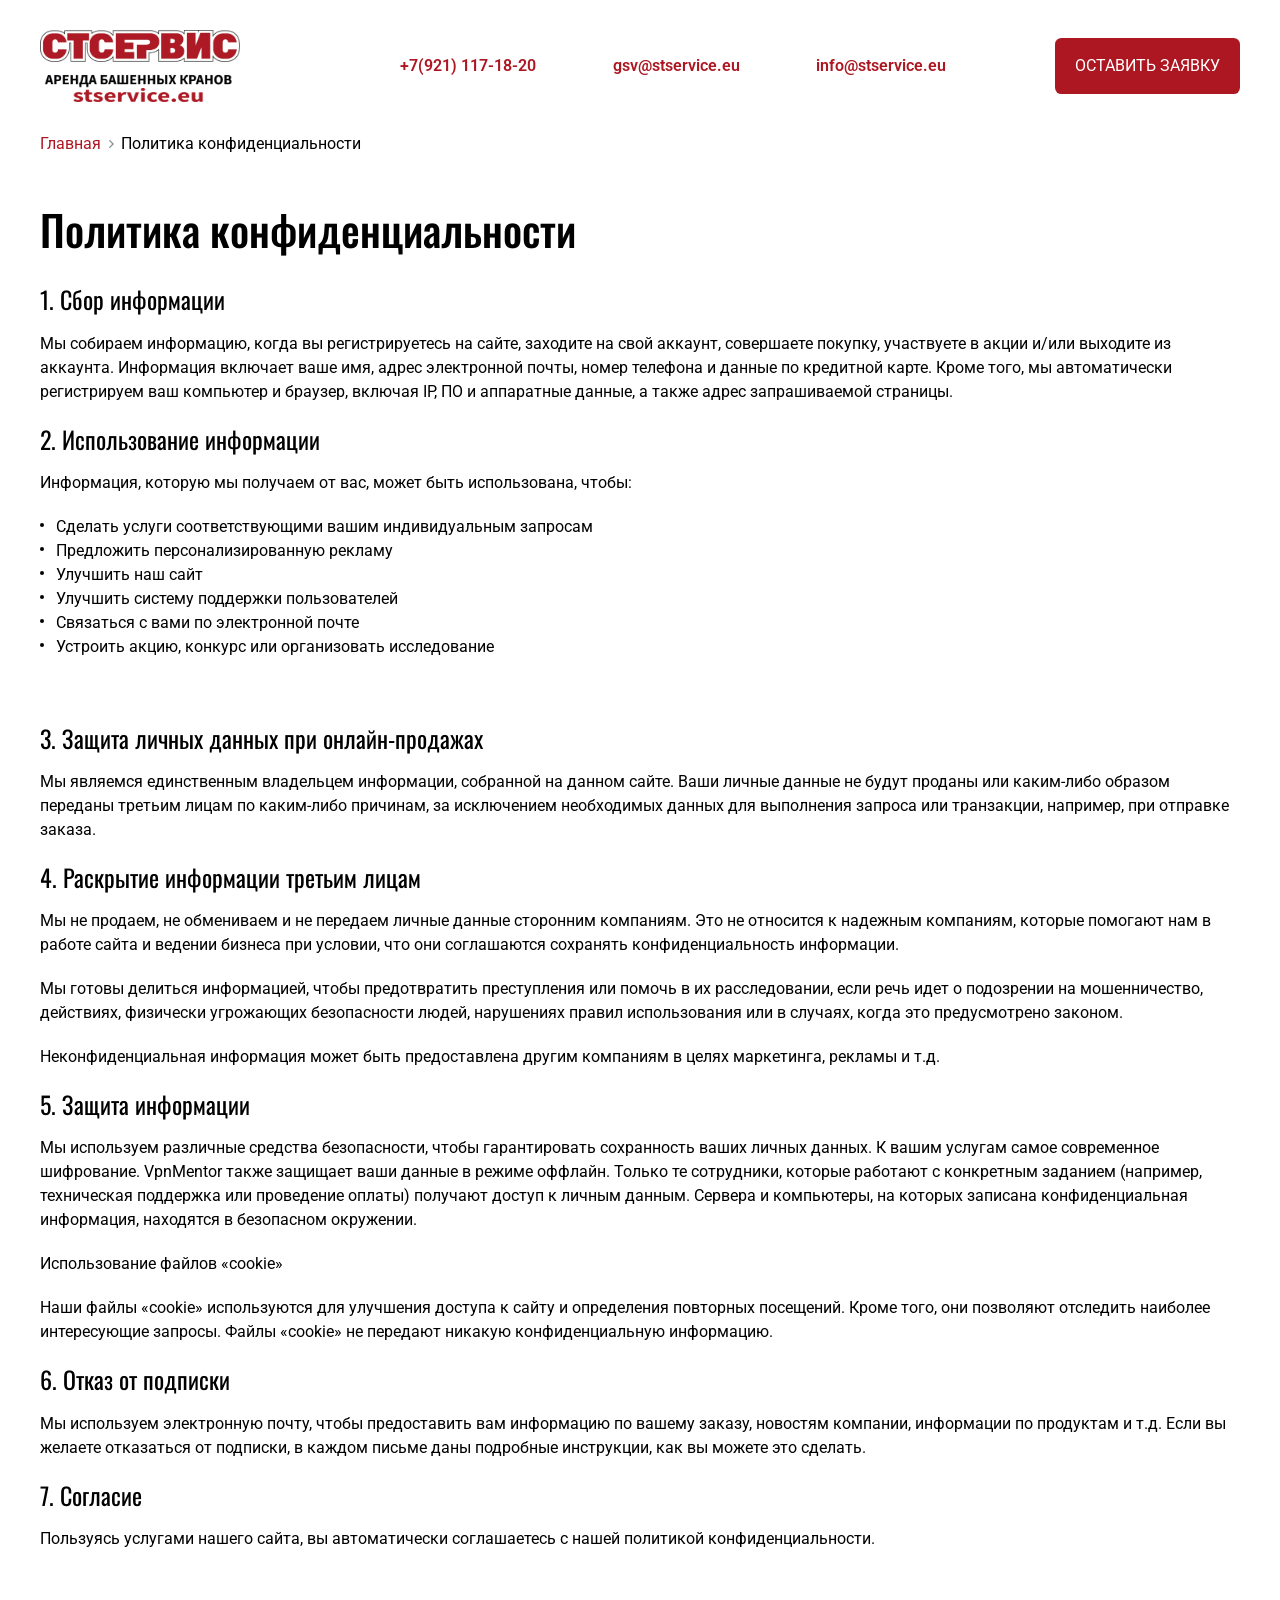
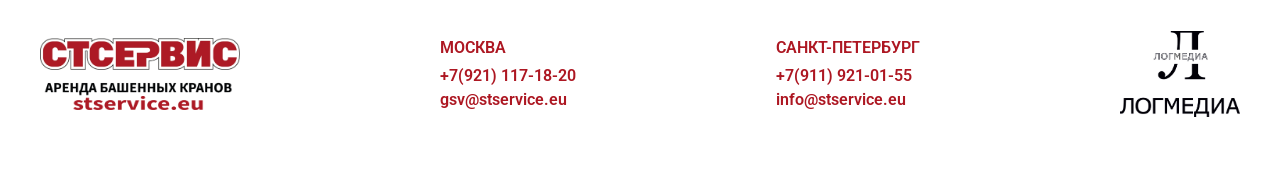
==== privacy-policy.html @ a63465b0 "Created cranes sections. Creaded privacy policy page. Crated modal form" ====
<!doctype html>
<html lang="ru">
<head>
  <meta charset="UTF-8">
  <meta
    name="viewport"
    content="width=device-width, user-scalable=no, initial-scale=1.0, maximum-scale=1.0, minimum-scale=1.0"
  >
  <meta
    http-equiv="X-UA-Compatible"
    content="ie=edge"
  >
  <meta
    name="description"
    content="Аренда башенных кранов от компании СТСЕРВИС. Собственный парк техники,
  быстрая доставка в любой регион РФ и страны ОДКБ. Закажите расчет стоимости!"
  >
  <title>СТСЕРВИС - аренда башенных кранов</title>
  <link
    rel="shortcut icon"
    href="images/favicon.ico"
    type="image/x-icon"
  >
  <link
    rel="stylesheet"
    href="css/reset.css"
  >
  <link
    rel="stylesheet"
    href="css/fonts.css"
  >
  <link
    rel="stylesheet"
    href="css/swiper-bundle.min.css"
  >
  <link
    rel="stylesheet"
    href="css/style.css"
  >
</head>
<body class="body">
<div class="wrapper">
  <header class="header">
    <div class="container">
      <div class="header__inner">
        <a
          class="header__logo"
          href="#"
        >
          <img
            src="images/header/logo.webp"
            alt="Логотип СТСЕРВИС"
          >
        </a>
        <div class="header__wrapper">
          <ul class="header__list">
            <li class="header__item">
              <a
                class="header__link"
                href="tel:+79211171820"
              >
                +7(921) 117-18-20
              </a>
            </li>
            <li class="header__item">
              <a
                class="header__link"
                href="mailto:gsv@stservice.eu"
              >
                gsv@stservice.eu
              </a>
            </li>
            <li class="header__item">
              <a
                class="header__link"
                href="mailto:info@stservice.eu"
              >
                info@stservice.eu
              </a>
            </li>
          </ul>
          <a
            class="header__btn open-modal"
            href="#"
          >
            ОСТАВИТЬ ЗАЯВКУ
          </a>
        </div>
        <a
          class="burger-icon"
          href="#"
        >
          <span></span>
        </a>
      </div>
    </div>
  </header>
  <main class="main">
    <div class="main__privacy-policy privacy-policy">
      <div class="container">
        <div class="breadcrumb">
          <ul class="breadcrumb__list">
            <li class="breadcrumb__item">
              <a
                class="breadcrumb__link"
                href="index.html"
              >
              Главная
              </a>
            </li>
            <li class="breadcrumb__item">
              <svg
                xmlns="http://www.w3.org/2000/svg"
                width="20"
                height="20"
                fill="none"
              >
                <path
                  fill-rule="evenodd"
                  clip-rule="evenodd"
                  d="M8.308 6.225a.625.625 0 0 0 0 .884L11.199 10l-2.891 2.892a.625.625 0 1 0 .884.883l3.333-3.333a.625.625 0 0 0 0-.884L9.192 6.225a.625.625 0 0 0-.884 0Z"
                  fill="#858A93"
                />
              </svg>
            </li>
            <li class="breadcrumb__item">
              Политика конфиденциальности
            </li>
          </ul>
        </div>
        <h2 class="privacy-policy__title title">
          Политика конфиденциальности
        </h2>
        <div class="privacy-policy__content">
          <h3 class="privacy-policy__content-title">
            1. Сбор информации
          </h3>
          <p class="privacy-policy__text">
            Мы собираем информацию, когда вы регистрируетесь на сайте, заходите на свой аккаунт, совершаете покупку,
            участвуете в акции и/или выходите из аккаунта. Информация включает ваше имя, адрес электронной почты, номер
            телефона и данные по кредитной карте. Кроме того, мы
            автоматически регистрируем ваш компьютер и браузер, включая IP, ПО и аппаратные данные, а также адрес
            запрашиваемой страницы.
          </p>
          <h3 class="privacy-policy__content-title">
            2. Использование информации
          </h3>
          <p class="privacy-policy__text">
            Информация, которую мы получаем от вас, может быть использована, чтобы:
          </p>
          <ul class="privacy-policy__list">
            <li class="privacy-policy__item">
              Сделать услуги соответствующими вашим индивидуальным запросам
            </li>
            <li class="privacy-policy__item">
              Предложить персонализированную рекламу
            </li>
            <li class="privacy-policy__item">
              Улучшить наш сайт
            </li>
            <li class="privacy-policy__item">
              Улучшить систему поддержки пользователей
            </li>
            <li class="privacy-policy__item">
              Связаться с вами по электронной почте
            </li>
            <li class="privacy-policy__item">
              Устроить акцию, конкурс или организовать исследование
            </li>
          </ul>
          <h3 class="privacy-policy__content-title">
            3. Защита личных данных при онлайн-продажах
          </h3>
          <p class="privacy-policy__text">
            Мы являемся единственным владельцем информации, собранной на данном сайте. Ваши личные данные не будут
            проданы или каким-либо образом переданы третьим лицам по каким-либо причинам, за исключением необходимых
            данных для выполнения запроса или транзакции, например, при отправке заказа.
          </p>
          <h3 class="privacy-policy__content-title">
            4. Раскрытие информации третьим лицам
          </h3>
          <p class="privacy-policy__text">
            Мы не продаем, не обмениваем и не передаем личные данные сторонним компаниям. Это не относится к надежным
            компаниям, которые помогают нам в работе сайта и ведении бизнеса при условии, что они соглашаются
            сохранять конфиденциальность информации.
          </p>
          <p class="privacy-policy__text">
            Мы готовы делиться информацией, чтобы предотвратить преступления или помочь в их расследовании, если речь
            идет о подозрении на мошенничество, действиях, физически угрожающих безопасности людей, нарушениях правил
            использования или в случаях, когда это предусмотрено законом.
          </p>
          <p class="privacy-policy__text">
            Неконфиденциальная информация может быть предоставлена другим компаниям в целях маркетинга, рекламы и т.д.
          </p>
          <h3 class="privacy-policy__content-title">
            5. Защита информации
          </h3>
          <p class="privacy-policy__text">
            Мы используем различные средства безопасности, чтобы гарантировать сохранность ваших личных данных.
            К вашим услугам самое современное шифрование. VpnMentor также защищает ваши данные в режиме оффлайн.
            Только те сотрудники, которые работают с конкретным заданием
            (например, техническая поддержка или проведение оплаты) получают доступ к личным данным.
            Сервера и компьютеры, на которых записана конфиденциальная информация, находятся в безопасном окружении.
          </p>
          <p class="privacy-policy__text">
            Использование файлов «cookie»
          </p>
          <p class="privacy-policy__text">
            Наши файлы «cookie» используются для улучшения доступа к сайту и определения повторных посещений.
            Кроме того, они позволяют отследить наиболее интересующие запросы. Файлы «cookie» не передают никакую
            конфиденциальную информацию.
          </p>
          <h3 class="privacy-policy__content-title">
            6. Отказ от подписки
          </h3>
          <p class="privacy-policy__text">
            Мы используем электронную почту, чтобы предоставить вам информацию по вашему заказу, новостям компании,
            информации по продуктам и т.д. Если вы желаете отказаться от подписки, в каждом письме даны подробные
            инструкции, как вы можете это сделать.
          </p>
          <h3 class="privacy-policy__content-title">
            7. Согласие
          </h3>
          <p class="privacy-policy__text">
            Пользуясь услугами нашего сайта, вы автоматически соглашаетесь с нашей политикой конфиденциальности.
          </p>

        </div>
      </div>
    </div>
  </main>
  <footer class="footer">
    <div class="container">
      <div class="footer__inner">
        <a
          class="footer__logo"
          href="#"
        >
          <img
            src="images/header/logo.webp"
            alt="Логотип СТСЕРВИС"
          >
        </a>
        <ul class="footer__list">
          <li class="footer__item">
            МОСКВА
          </li>
          <li class="footer__item">
            <a
              class="footer__link"
              href="tel:+79211171820"
            >
              +7(921) 117-18-20
            </a>
          </li>
          <li class="footer__item">
            <a
              class="footer__link"
              href="mailto:gsv@stservice.eu"
            >
              gsv@stservice.eu
            </a>
          </li>
        </ul>
        <ul class="footer__list">
          <li class="footer__item">
            САНКТ-ПЕТЕРБУРГ
          </li>
          <li class="footer__item">
            <a
              class="footer__link"
              href="tel:+79119210155"
            >
              +7(911) 921-01-55
            </a>
          </li>
          <li class="footer__item">
            <a
              class="footer__link"
              href="mailto:info@stservice.eu"
            >
              info@stservice.eu
            </a>
          </li>
        </ul>
        <a
          class="footer__logo-2"
          href="#"
        >
          <img
            src="images/footer/logmedia-logo.webp"
            alt=""
          >
        </a>
      </div>
    </div>
  </footer>

  <div class="modal">
    <div class="modal__window">
      <div class="modal__cancel">
        <svg
          xmlns="http://www.w3.org/2000/svg"
          version="1"
          viewBox="0 0 24 24"
        >
          <path d="M13 12l5-5-1-1-5 5-5-5-1 1 5 5-5 5 1 1 5-5 5 5 1-1z"></path>
        </svg>
      </div>
      <h3 class="modal__title title">
        Оставить заявку
      </h3>
      <p class="modal__subtitle">
        Оставьте ваши контактные данные, и наш менеджер свяжется с Вами в ближайшее время
      </p>
      <form class="modal__form">
        <label class="modal__label">
          <span class="visually-hidden">Ваше имя</span>
          <input
            type="text"
            name="name"
            placeholder="Ваше имя *"
          >
        </label>
        <label class="modal__label">
          <span class="visually-hidden">Ваш телефон *</span>
          <input
            type="tel"
            name="phone"
            placeholder="Ваш телефон *"
          >
        </label>
        <label class="modal__checkbox">
          <input
            type="checkbox"
            class="modal__checkbox__input"
            required
          >
          <span class="modal__checkbox__custom"></span>
          <span class="modal__checkbox__text">Я согласен с <a href="#">политикой конфиденциальности</a> *</span>
        </label>
        <label class="modal__btn">
          <input
            type="submit"
            value="ОСТАВИТЬ ЗАЯВКУ"
          >
        </label>


      </form>
    </div>
  </div>

</div>


<script src="js/swiper-bundle.min.js"></script>
<script
  src="js/main.js"
  type="module"
></script>
</body>
</html>
---- css/fonts.css ----
@font-face {
    font-family: 'Roboto';
    src: url('../fonts/Roboto-Regular.woff2') format('woff2');
    font-weight: 400;
    font-style: normal;
    font-display: swap;
}

@font-face {
    font-family: 'Roboto';
    src: url('../fonts/Roboto-Bold.woff2') format('woff2');
    font-weight: 700;
    font-style: normal;
    font-display: swap;
}

@font-face {
    font-family: 'Roboto';
    src: url('../fonts/Roboto-SemiBold.woff2') format('woff2');
    font-weight: 600;
    font-style: normal;
    font-display: swap;
}

@font-face {
    font-family: 'Oswald';
    src: url('../fonts/Oswald-Bold.woff2') format('woff2'),
    url('Oswald-Bold.woff') format('woff');
    font-weight: bold;
    font-style: normal;
    font-display: swap;
}

@font-face {
    font-family: 'Oswald';
    src: url('../fonts/Oswald-Medium.woff2') format('woff2'),
    url('Oswald-Medium.woff') format('woff');
    font-weight: 500;
    font-style: normal;
    font-display: swap;
}

@font-face {
    font-family: 'Oswald';
    src: url('../fonts/Oswald-Regular.woff2') format('woff2'),
    url('Oswald-Regular.woff') format('woff');
    font-weight: normal;
    font-style: normal;
    font-display: swap;
}

@font-face {
    font-family: 'Oswald';
    src: url('../fonts/Oswald-SemiBold.woff2') format('woff2'),
    url('Oswald-SemiBold.woff') format('woff');
    font-weight: 600;
    font-style: normal;
    font-display: swap;
}
---- css/style.css ----
@import "global.css";
@import "header.css";
@import "main.css";
@import "footer.css";
@import "modal.css";
@import "privacy-poclicy.css";

@media (max-width: 992px) {
  .burger-icon {
    display: flex;
  }

  .header__wrapper {
    padding: 26vh 1rem 2rem;
    max-width: 100%;
    flex-direction: column;
    justify-content: start;

    position: fixed;
    inset: 0;

    background-color: var(--bg-color);
    font-size: 1.5rem;
    z-index: 1;

    opacity: 0;
    visibility: hidden;
    transform: translateY(-50%);
    transition: all .4s;
  }

  .header__list {
    flex-direction: column;
  }

  .promo__list {
    grid-template-columns: 1fr;
    align-items: center;
  }

  .promo__item {
    justify-self: center;
  }

  .works__swiper-wrapper {
    max-width: 650px;
  }

  .works-button-prev {
    left: -60px;
  }

  .works-button-next {
    right: -60px;
  }


  .crane-1__inner,
  .crane-2__inner {
    padding: 0;
    background-image: none;
  }


/*  max-width: 992px */

}

@media (max-width: 768px) {


  .header__logo,
  .footer__logo {
    max-width: 150px;
  }

  .promo__link {
    gap: 1rem;
  }

  .works__swiper-wrapper {
    max-width: 400px;
  }

  .crane-1__title,
  .crane-2__title {
    margin-bottom: 3rem;
    padding-left: 0;
    max-width: 33rem;
    font-size: 3rem;
  }

  .crane-1__description {
    flex-direction: column;
  }

  .delivery__list {
    grid-template-columns: 1fr;
  }

  .crane-1__diagram,
  .crane-1__config {
    padding-left: 0;
  }




  .footer__inner {
    display: grid;
    grid-template-columns: 1fr;
  }

  .footer__logo {
    grid-column: 1 / 2;
  }

  .footer__logo-2 {
    grid-column: 2 / 3;
    grid-row: 1 / 2;
  }

  .footer__logo-2 {
    max-width: 90px;
  }

/*  max-width: 768px */
}

@media (max-width: 576px) {
  .promo__list {
    row-gap: 1rem;
  }

  .promo__link {
    padding: 1rem 0.5rem;
  }

  .promo__title,
  .promo__subtitle,
  .promo__info {
    font-size: 1.3rem;
    font-weight: 600;
    text-align: center;
  }

  .solutions__title {
    font-size: 1.8rem;
  }

  .solutions__list {
    font-size: 1rem;
  }

  .works__title {
    font-size: 1.3rem;
  }

  .works__swiper-wrapper {
    max-width: 280px;
  }

  .crane-1__title,
  .crane-2__title {
    margin-bottom: 2rem;
    max-width: 20rem;
    font-size: 2rem;
  }

  .delivery-title,
  .crane-1__diagram-title,
  .crane-1__config-title {
    font-size: 1.5rem;
  }



/*  max-width: 576px */
}

@media (max-width: 420px) {

  .solutions__title {
    font-size: 1.5rem;
  }


  .works__swiper-wrapper {
    max-width: 200px;
  }


  .footer__logo-2 {
    grid-column: 1 / 2;
    grid-row: 4 / 5;
  }

/*  max-width: 420px  */
}
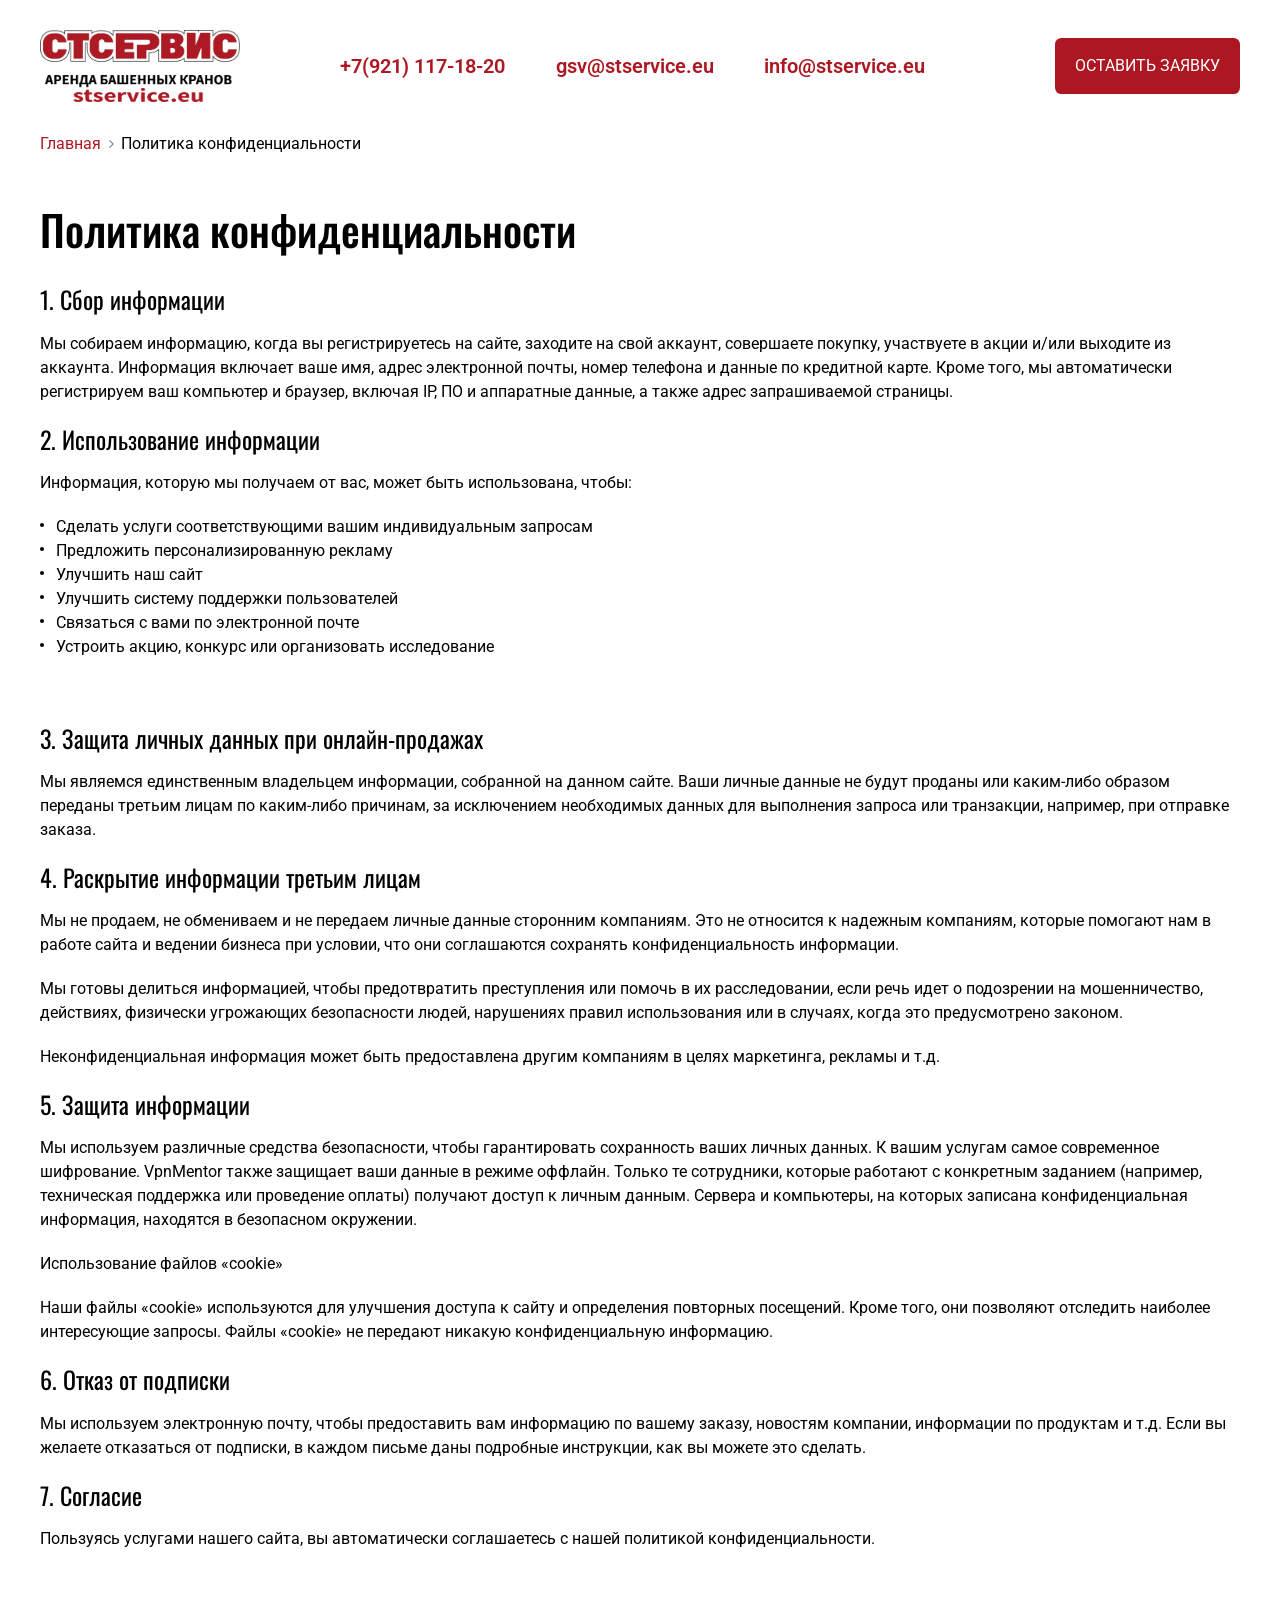
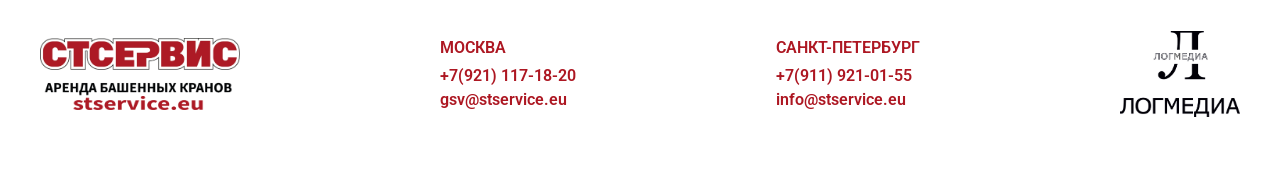
==== commit 59f4d938: "Fixed: clicable logo header and footer, increased font sise and font weight, footer updated." ====
--- a/privacy-policy.html
+++ b/privacy-policy.html
@@ -45,7 +45,7 @@
       <div class="header__inner">
         <a
           class="header__logo"
-          href="#"
+          href="/"
         >
           <img
             src="images/header/logo.webp"
@@ -234,7 +234,7 @@
       <div class="footer__inner">
         <a
           class="footer__logo"
-          href="#"
+          href="/"
         >
           <img
             src="images/header/logo.webp"
--- a/css/style.css
+++ b/css/style.css
@@ -107,22 +107,9 @@
 
 
   .footer__inner {
-    display: grid;
-    grid-template-columns: 1fr;
-  }
-
-  .footer__logo {
-    grid-column: 1 / 2;
-  }
-
-  .footer__logo-2 {
-    grid-column: 2 / 3;
-    grid-row: 1 / 2;
-  }
-
-  .footer__logo-2 {
-    max-width: 90px;
-  }
+    flex-wrap: wrap;
+  }
+
 
 /*  max-width: 768px */
 }
@@ -173,6 +160,21 @@
     font-size: 1.5rem;
   }
 
+  .footer__inner {
+    display: grid;
+    grid-template-columns: 1fr 1fr;
+  }
+
+  .footer__logo {
+    grid-column: 1 / -1;
+  }
+
+  .footer__logo-2 {
+  }
+
+  .footer__logo-2 {
+    max-width: 90px;
+  }
 
 
 /*  max-width: 576px */
@@ -190,10 +192,11 @@
   }
 
 
-  .footer__logo-2 {
-    grid-column: 1 / 2;
-    grid-row: 4 / 5;
-  }
-
 /*  max-width: 420px  */
+}
+
+@media (max-width: 340px) {
+  .footer__inner {
+    grid-template-columns: 1fr;
+  }
 }
